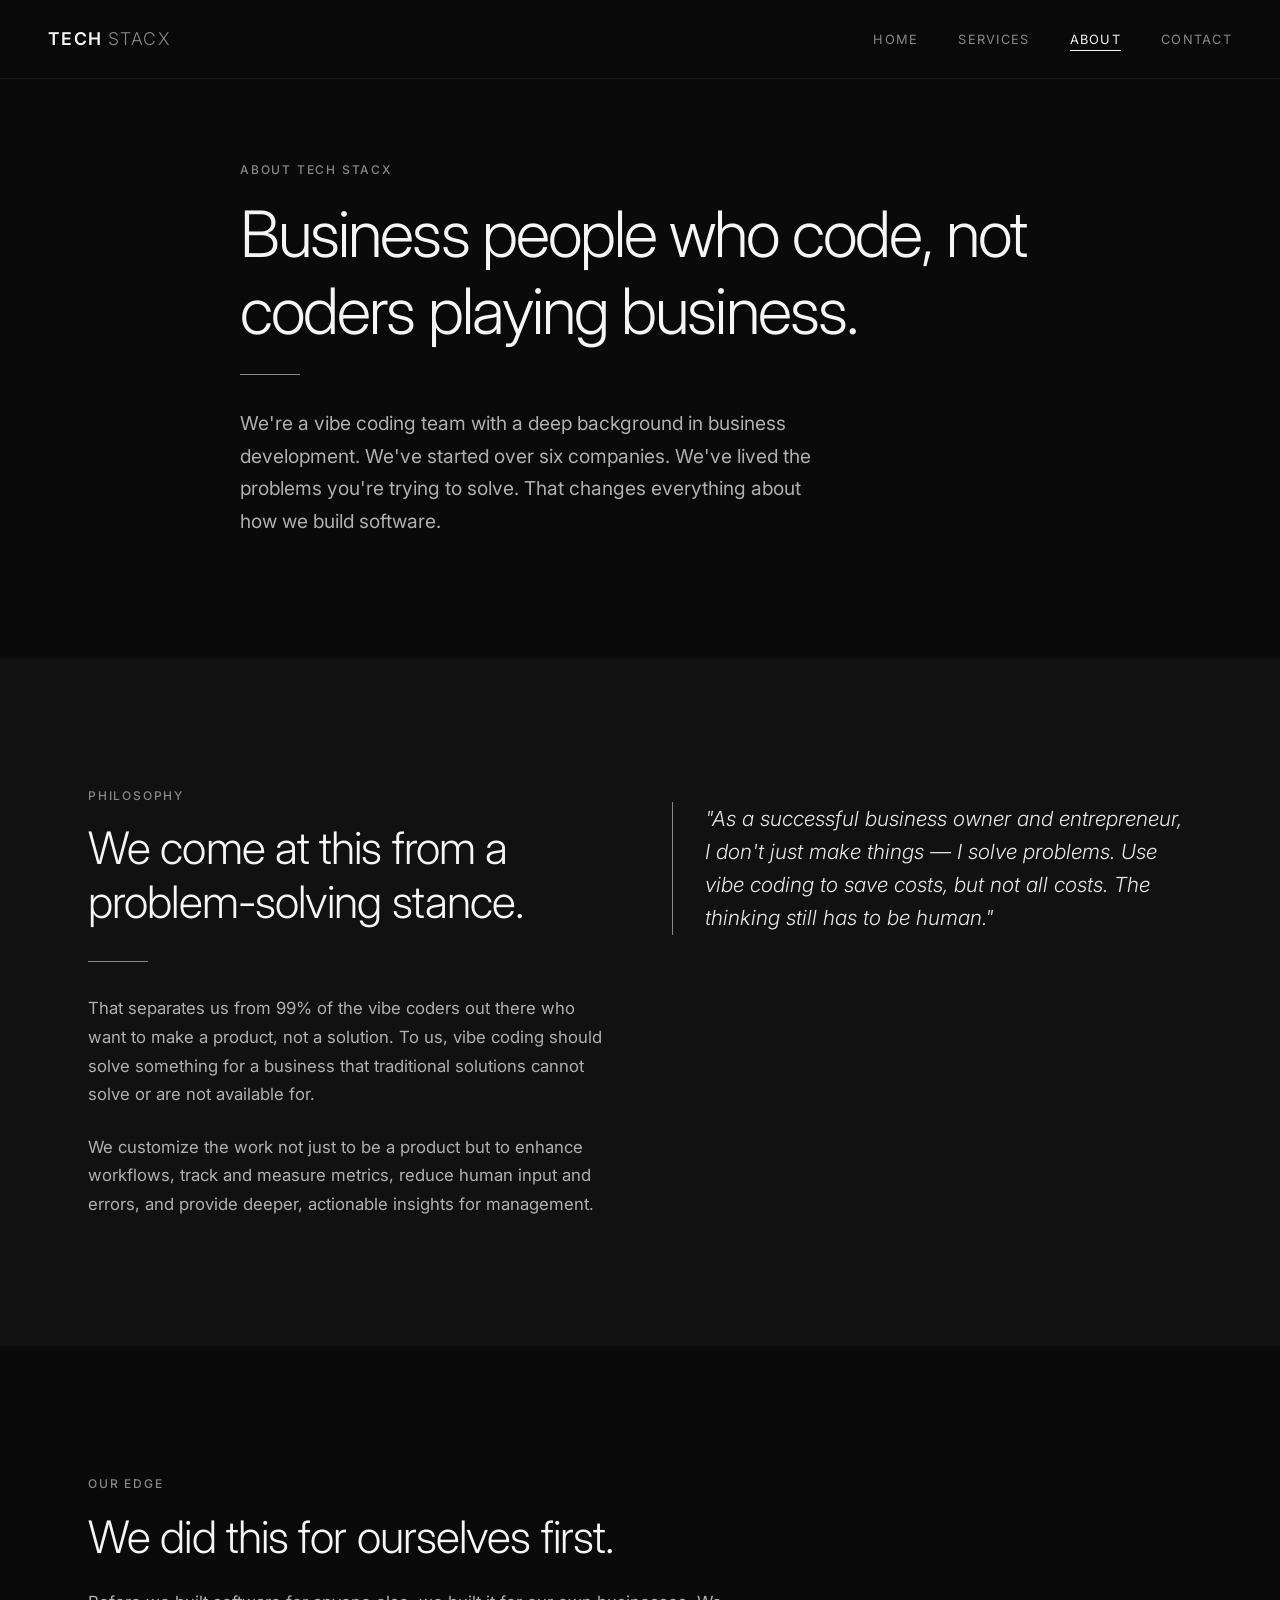
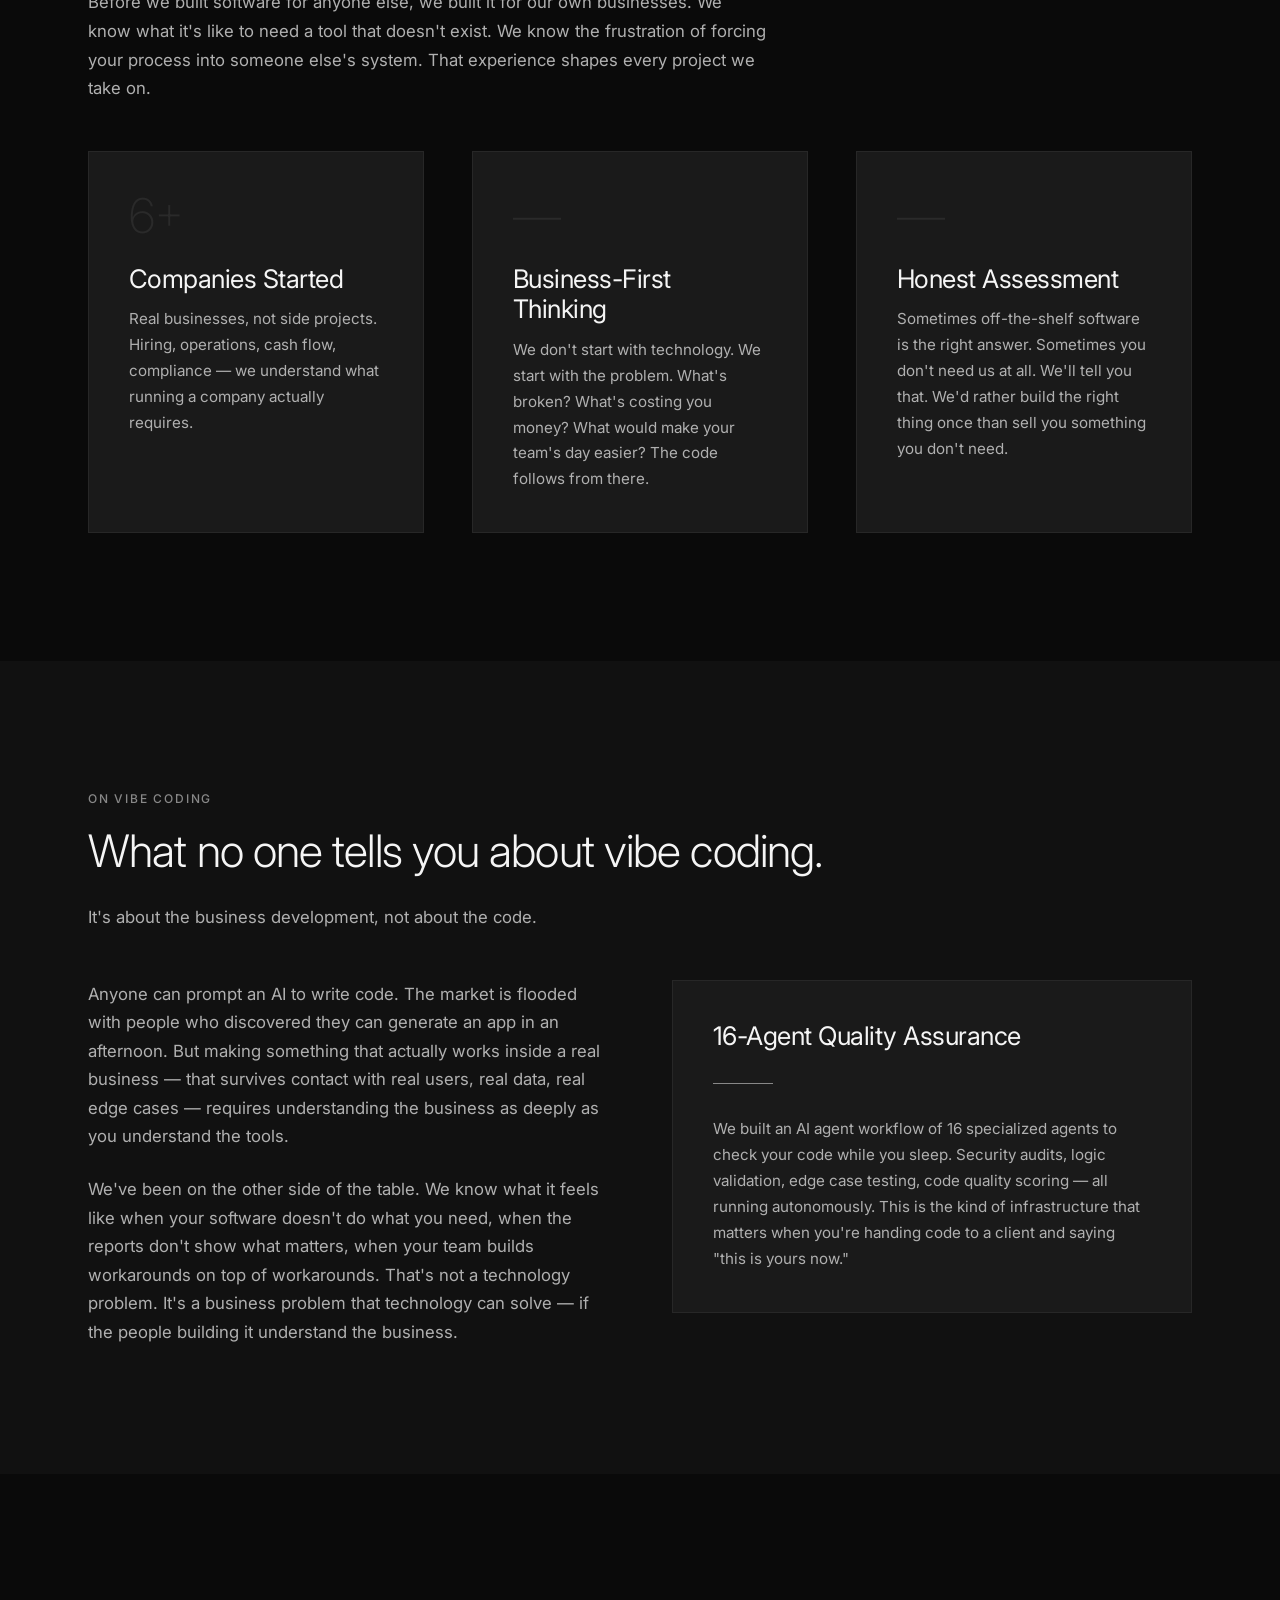
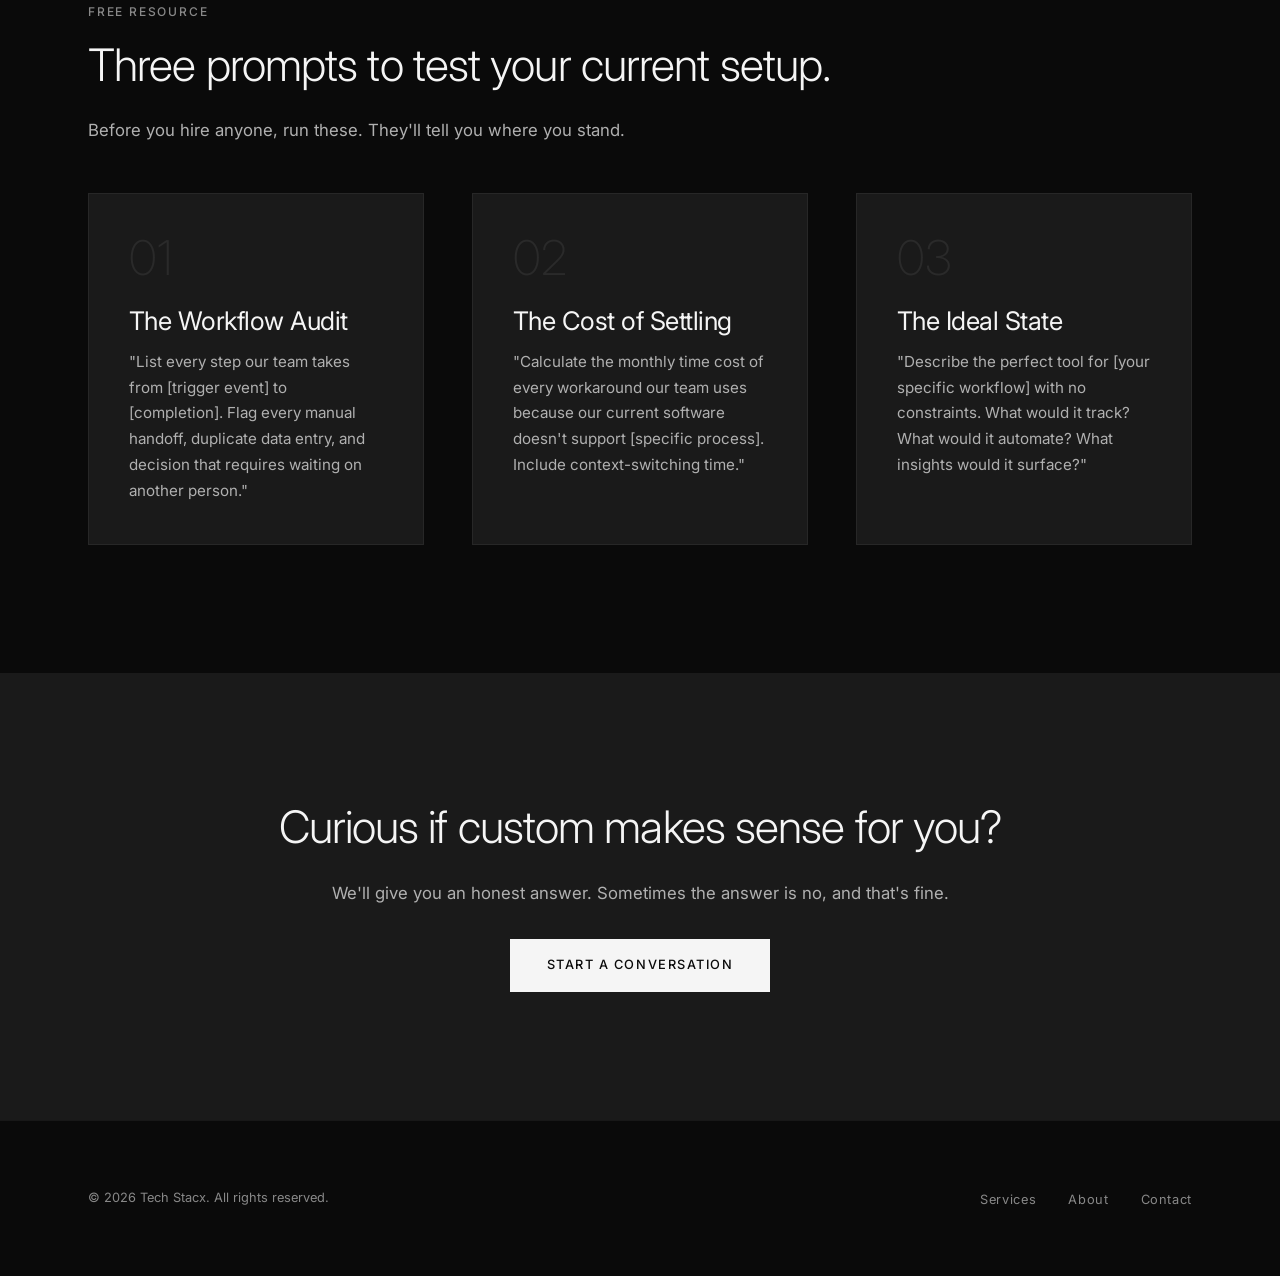
==== about.html @ f769efd4 "Initial Tech Stacx consulting website 4-page static site: Home, Services, About, Contact Dark graysc" ====
<!DOCTYPE html>
<html lang="en">
<head>
  <meta charset="UTF-8">
  <meta name="viewport" content="width=device-width, initial-scale=1.0">
  <title>About — Tech Stacx</title>
  <meta name="description" content="Tech Stacx is a vibe coding consultancy with deep roots in business development. We solve problems, not just write code.">
  <link rel="preconnect" href="https://fonts.googleapis.com">
  <link rel="preconnect" href="https://fonts.gstatic.com" crossorigin>
  <link href="https://fonts.googleapis.com/css2?family=Inter:wght@200;300;400;500;600;700&display=swap" rel="stylesheet">
  <link rel="stylesheet" href="styles.css">
</head>
<body>

  <!-- Navigation -->
  <nav>
    <a href="index.html" class="nav-logo">Tech <span>Stacx</span></a>
    <button class="nav-toggle" aria-label="Toggle navigation" onclick="document.querySelector('.nav-links').classList.toggle('open')">
      <span></span><span></span><span></span>
    </button>
    <ul class="nav-links">
      <li><a href="index.html">Home</a></li>
      <li><a href="services.html">Services</a></li>
      <li><a href="about.html" class="active">About</a></li>
      <li><a href="contact.html">Contact</a></li>
    </ul>
  </nav>

  <!-- Hero -->
  <section class="hero" style="min-height: auto; padding-top: 10rem; padding-bottom: 5rem;">
    <div class="container">
      <div class="hero-content">
        <span class="label">About Tech Stacx</span>
        <h1>Business people who code, not coders playing business.</h1>
        <div class="hero-line"></div>
        <p>We're a vibe coding team with a deep background in business development. We've started over six companies. We've lived the problems you're trying to solve. That changes everything about how we build software.</p>
      </div>
    </div>
  </section>

  <!-- Philosophy -->
  <section class="section-dark">
    <div class="container">
      <div class="grid-2">
        <div class="fade-in">
          <span class="label">Philosophy</span>
          <h2>We come at this from a problem-solving stance.</h2>
          <div class="divider-short"></div>
          <p>That separates us from 99% of the vibe coders out there who want to make a product, not a solution. To us, vibe coding should solve something for a business that traditional solutions cannot solve or are not available for.</p>
          <p style="margin-top: 1.5rem;">We customize the work not just to be a product but to enhance workflows, track and measure metrics, reduce human input and errors, and provide deeper, actionable insights for management.</p>
        </div>
        <div class="fade-in">
          <div class="callout" style="margin-top: 1rem;">
            <p>"As a successful business owner and entrepreneur, I don't just make things — I solve problems. Use vibe coding to save costs, but not all costs. The thinking still has to be human."</p>
          </div>
        </div>
      </div>
    </div>
  </section>

  <!-- What Makes Us Different -->
  <section>
    <div class="container">
      <span class="label">Our Edge</span>
      <h2>We did this for ourselves first.</h2>
      <p style="margin-bottom: 3rem;">Before we built software for anyone else, we built it for our own businesses. We know what it's like to need a tool that doesn't exist. We know the frustration of forcing your process into someone else's system. That experience shapes every project we take on.</p>
      <div class="grid-3" style="margin-top: 2rem;">
        <div class="card fade-in">
          <div class="card-number">6+</div>
          <h3>Companies Started</h3>
          <p>Real businesses, not side projects. Hiring, operations, cash flow, compliance — we understand what running a company actually requires.</p>
        </div>
        <div class="card fade-in">
          <div class="card-number">&mdash;</div>
          <h3>Business-First Thinking</h3>
          <p>We don't start with technology. We start with the problem. What's broken? What's costing you money? What would make your team's day easier? The code follows from there.</p>
        </div>
        <div class="card fade-in">
          <div class="card-number">&mdash;</div>
          <h3>Honest Assessment</h3>
          <p>Sometimes off-the-shelf software is the right answer. Sometimes you don't need us at all. We'll tell you that. We'd rather build the right thing once than sell you something you don't need.</p>
        </div>
      </div>
    </div>
  </section>

  <!-- The Vibe Coding Difference -->
  <section class="section-dark">
    <div class="container">
      <span class="label">On Vibe Coding</span>
      <h2>What no one tells you about vibe coding.</h2>
      <p style="margin-bottom: 3rem;">It's about the business development, not about the code.</p>
      <div class="grid-2">
        <div class="fade-in">
          <p>Anyone can prompt an AI to write code. The market is flooded with people who discovered they can generate an app in an afternoon. But making something that actually works inside a real business — that survives contact with real users, real data, real edge cases — requires understanding the business as deeply as you understand the tools.</p>
          <p style="margin-top: 1.5rem;">We've been on the other side of the table. We know what it feels like when your software doesn't do what you need, when the reports don't show what matters, when your team builds workarounds on top of workarounds. That's not a technology problem. It's a business problem that technology can solve — if the people building it understand the business.</p>
        </div>
        <div class="fade-in">
          <div class="card">
            <h3>16-Agent Quality Assurance</h3>
            <div class="divider-short"></div>
            <p>We built an AI agent workflow of 16 specialized agents to check your code while you sleep. Security audits, logic validation, edge case testing, code quality scoring — all running autonomously. This is the kind of infrastructure that matters when you're handing code to a client and saying "this is yours now."</p>
          </div>
        </div>
      </div>
    </div>
  </section>

  <!-- Three Prompts -->
  <section>
    <div class="container">
      <span class="label">Free Resource</span>
      <h2>Three prompts to test your current setup.</h2>
      <p style="margin-bottom: 3rem;">Before you hire anyone, run these. They'll tell you where you stand.</p>
      <div class="grid-3">
        <div class="card fade-in">
          <div class="card-number">01</div>
          <h3>The Workflow Audit</h3>
          <p>"List every step our team takes from [trigger event] to [completion]. Flag every manual handoff, duplicate data entry, and decision that requires waiting on another person."</p>
        </div>
        <div class="card fade-in">
          <div class="card-number">02</div>
          <h3>The Cost of Settling</h3>
          <p>"Calculate the monthly time cost of every workaround our team uses because our current software doesn't support [specific process]. Include context-switching time."</p>
        </div>
        <div class="card fade-in">
          <div class="card-number">03</div>
          <h3>The Ideal State</h3>
          <p>"Describe the perfect tool for [your specific workflow] with no constraints. What would it track? What would it automate? What insights would it surface?"</p>
        </div>
      </div>
    </div>
  </section>

  <!-- CTA -->
  <section class="section-mid">
    <div class="container" style="text-align: center;">
      <h2>Curious if custom makes sense for you?</h2>
      <p style="margin: 1rem auto 2rem;">We'll give you an honest answer. Sometimes the answer is no, and that's fine.</p>
      <a href="contact.html" class="btn btn-filled">Start a Conversation</a>
    </div>
  </section>

  <!-- Footer -->
  <footer>
    <div class="container">
      <div class="footer-content">
        <p>&copy; 2026 Tech Stacx. All rights reserved.</p>
        <ul class="footer-links">
          <li><a href="services.html">Services</a></li>
          <li><a href="about.html">About</a></li>
          <li><a href="contact.html">Contact</a></li>
        </ul>
      </div>
    </div>
  </footer>

  <script>
    const observer = new IntersectionObserver((entries) => {
      entries.forEach(entry => {
        if (entry.isIntersecting) entry.target.classList.add('visible');
      });
    }, { threshold: 0.1 });
    document.querySelectorAll('.fade-in').forEach(el => observer.observe(el));
  </script>

</body>
</html>
---- styles.css ----
/* ============================================
   TECH STACX — Global Stylesheet
   Grayscale / Dark / Professional
   ============================================ */

/* --- Reset & Base --- */
*, *::before, *::after {
  margin: 0;
  padding: 0;
  box-sizing: border-box;
}

:root {
  --black: #0a0a0a;
  --dark: #111111;
  --dark-mid: #1a1a1a;
  --mid: #2a2a2a;
  --gray: #888888;
  --light-gray: #b0b0b0;
  --off-white: #e8e8e8;
  --white: #f5f5f5;
  --pure-white: #ffffff;
  --accent: #c0c0c0;
  --font-primary: 'Inter', -apple-system, BlinkMacSystemFont, 'Segoe UI', sans-serif;
  --font-display: 'Inter', -apple-system, BlinkMacSystemFont, 'Segoe UI', sans-serif;
  --transition: 0.3s cubic-bezier(0.4, 0, 0.2, 1);
  --max-width: 1200px;
}

html {
  scroll-behavior: smooth;
  font-size: 16px;
}

body {
  font-family: var(--font-primary);
  background-color: var(--black);
  color: var(--off-white);
  line-height: 1.7;
  -webkit-font-smoothing: antialiased;
  -moz-osx-font-smoothing: grayscale;
}

a {
  color: var(--white);
  text-decoration: none;
  transition: color var(--transition);
}

a:hover {
  color: var(--light-gray);
}

img {
  max-width: 100%;
  display: block;
}

/* --- Typography --- */
h1, h2, h3, h4 {
  font-family: var(--font-display);
  font-weight: 300;
  letter-spacing: -0.02em;
  line-height: 1.2;
  color: var(--white);
}

h1 {
  font-size: clamp(2.5rem, 5vw, 4.5rem);
  letter-spacing: -0.03em;
}

h2 {
  font-size: clamp(1.8rem, 3.5vw, 3rem);
  margin-bottom: 1.5rem;
}

h3 {
  font-size: clamp(1.2rem, 2vw, 1.6rem);
  font-weight: 400;
  margin-bottom: 1rem;
}

p {
  font-size: 1.05rem;
  color: var(--light-gray);
  max-width: 680px;
}

.label {
  font-size: 0.75rem;
  letter-spacing: 0.15em;
  text-transform: uppercase;
  color: var(--gray);
  font-weight: 500;
  margin-bottom: 1rem;
  display: block;
}

/* --- Navigation --- */
nav {
  position: fixed;
  top: 0;
  left: 0;
  right: 0;
  z-index: 1000;
  padding: 1.5rem 3rem;
  display: flex;
  justify-content: space-between;
  align-items: center;
  background: rgba(10, 10, 10, 0.85);
  backdrop-filter: blur(20px);
  -webkit-backdrop-filter: blur(20px);
  border-bottom: 1px solid rgba(255, 255, 255, 0.05);
  transition: all var(--transition);
}

.nav-logo {
  font-size: 1.1rem;
  font-weight: 600;
  letter-spacing: 0.08em;
  text-transform: uppercase;
  color: var(--white);
}

.nav-logo span {
  font-weight: 300;
  color: var(--gray);
}

.nav-links {
  display: flex;
  gap: 2.5rem;
  list-style: none;
  align-items: center;
}

.nav-links a {
  font-size: 0.8rem;
  letter-spacing: 0.1em;
  text-transform: uppercase;
  color: var(--gray);
  transition: color var(--transition);
  position: relative;
}

.nav-links a:hover,
.nav-links a.active {
  color: var(--white);
}

.nav-links a::after {
  content: '';
  position: absolute;
  bottom: -4px;
  left: 0;
  width: 0;
  height: 1px;
  background: var(--white);
  transition: width var(--transition);
}

.nav-links a:hover::after,
.nav-links a.active::after {
  width: 100%;
}

/* Mobile nav */
.nav-toggle {
  display: none;
  background: none;
  border: none;
  cursor: pointer;
  padding: 0.5rem;
}

.nav-toggle span {
  display: block;
  width: 24px;
  height: 1px;
  background: var(--white);
  margin: 6px 0;
  transition: all var(--transition);
}

/* --- Layout --- */
.container {
  max-width: var(--max-width);
  margin: 0 auto;
  padding: 0 3rem;
}

section {
  padding: 8rem 0;
}

.section-dark {
  background: var(--dark);
}

.section-mid {
  background: var(--dark-mid);
}

/* --- Hero --- */
.hero {
  min-height: 100vh;
  display: flex;
  align-items: center;
  position: relative;
  padding-top: 6rem;
}

.hero-content {
  max-width: 800px;
}

.hero h1 {
  margin-bottom: 1.5rem;
}

.hero p {
  font-size: 1.2rem;
  margin-bottom: 2.5rem;
  max-width: 600px;
}

.hero-line {
  width: 60px;
  height: 1px;
  background: var(--gray);
  margin-bottom: 2rem;
}

/* --- Buttons --- */
.btn {
  display: inline-block;
  padding: 0.9rem 2.2rem;
  font-size: 0.8rem;
  letter-spacing: 0.12em;
  text-transform: uppercase;
  font-weight: 500;
  border: 1px solid var(--gray);
  color: var(--white);
  background: transparent;
  cursor: pointer;
  transition: all var(--transition);
  font-family: var(--font-primary);
}

.btn:hover {
  background: var(--white);
  color: var(--black);
  border-color: var(--white);
}

.btn-filled {
  background: var(--white);
  color: var(--black);
  border-color: var(--white);
}

.btn-filled:hover {
  background: transparent;
  color: var(--white);
}

/* --- Grid layouts --- */
.grid-2 {
  display: grid;
  grid-template-columns: 1fr 1fr;
  gap: 4rem;
  align-items: start;
}

.grid-3 {
  display: grid;
  grid-template-columns: repeat(3, 1fr);
  gap: 3rem;
}

/* --- Cards --- */
.card {
  padding: 2.5rem;
  border: 1px solid rgba(255, 255, 255, 0.06);
  background: var(--dark-mid);
  transition: all var(--transition);
}

.card:hover {
  border-color: rgba(255, 255, 255, 0.15);
  transform: translateY(-2px);
}

.card-number {
  font-size: 3rem;
  font-weight: 200;
  color: var(--mid);
  margin-bottom: 1.5rem;
  line-height: 1;
}

.card h3 {
  margin-bottom: 0.75rem;
}

.card p {
  font-size: 0.95rem;
}

/* --- Dividers --- */
.divider {
  width: 100%;
  height: 1px;
  background: rgba(255, 255, 255, 0.06);
}

.divider-short {
  width: 60px;
  height: 1px;
  background: var(--gray);
  margin: 2rem 0;
}

/* --- Quote / Callout --- */
.callout {
  border-left: 1px solid var(--gray);
  padding-left: 2rem;
  margin: 3rem 0;
}

.callout p {
  font-size: 1.3rem;
  font-weight: 300;
  color: var(--off-white);
  font-style: italic;
  max-width: 700px;
  line-height: 1.6;
}

/* --- Stats row --- */
.stats-row {
  display: flex;
  gap: 4rem;
  padding: 3rem 0;
  border-top: 1px solid rgba(255, 255, 255, 0.06);
  border-bottom: 1px solid rgba(255, 255, 255, 0.06);
  margin: 4rem 0;
}

.stat {
  text-align: left;
}

.stat-number {
  font-size: 2.5rem;
  font-weight: 200;
  color: var(--white);
  line-height: 1;
  margin-bottom: 0.5rem;
}

.stat-label {
  font-size: 0.75rem;
  letter-spacing: 0.12em;
  text-transform: uppercase;
  color: var(--gray);
}

/* --- FAQ --- */
.faq-item {
  border-bottom: 1px solid rgba(255, 255, 255, 0.06);
  padding: 2rem 0;
}

.faq-item:first-child {
  border-top: 1px solid rgba(255, 255, 255, 0.06);
}

.faq-question {
  font-size: 1.15rem;
  font-weight: 400;
  color: var(--white);
  cursor: pointer;
  display: flex;
  justify-content: space-between;
  align-items: center;
  user-select: none;
}

.faq-question::after {
  content: '+';
  font-size: 1.5rem;
  font-weight: 200;
  color: var(--gray);
  transition: transform var(--transition);
}

.faq-item.open .faq-question::after {
  transform: rotate(45deg);
}

.faq-answer {
  max-height: 0;
  overflow: hidden;
  transition: max-height 0.4s ease, padding 0.4s ease;
}

.faq-item.open .faq-answer {
  max-height: 500px;
  padding-top: 1rem;
}

.faq-answer p {
  font-size: 0.95rem;
  line-height: 1.8;
}

/* --- Contact Form --- */
.form-group {
  margin-bottom: 1.5rem;
}

.form-group label {
  display: block;
  font-size: 0.75rem;
  letter-spacing: 0.12em;
  text-transform: uppercase;
  color: var(--gray);
  margin-bottom: 0.5rem;
}

.form-group input,
.form-group textarea,
.form-group select {
  width: 100%;
  padding: 1rem;
  background: var(--dark-mid);
  border: 1px solid rgba(255, 255, 255, 0.1);
  color: var(--white);
  font-family: var(--font-primary);
  font-size: 1rem;
  transition: border-color var(--transition);
  outline: none;
}

.form-group input:focus,
.form-group textarea:focus,
.form-group select:focus {
  border-color: rgba(255, 255, 255, 0.3);
}

.form-group textarea {
  resize: vertical;
  min-height: 150px;
}

.form-group select option {
  background: var(--dark);
}

/* --- Footer --- */
footer {
  padding: 4rem 0;
  border-top: 1px solid rgba(255, 255, 255, 0.06);
}

.footer-content {
  display: flex;
  justify-content: space-between;
  align-items: center;
}

.footer-content p {
  font-size: 0.8rem;
  color: var(--gray);
}

.footer-links {
  display: flex;
  gap: 2rem;
  list-style: none;
}

.footer-links a {
  font-size: 0.8rem;
  color: var(--gray);
  letter-spacing: 0.05em;
}

.footer-links a:hover {
  color: var(--white);
}

/* --- Scroll animations --- */
.fade-in {
  opacity: 0;
  transform: translateY(30px);
  transition: opacity 0.8s ease, transform 0.8s ease;
}

.fade-in.visible {
  opacity: 1;
  transform: translateY(0);
}

/* --- Case Study --- */
.case-study-card {
  padding: 3rem;
  border: 1px solid rgba(255, 255, 255, 0.06);
  background: var(--dark);
}

.case-tag {
  display: inline-block;
  padding: 0.3rem 0.8rem;
  font-size: 0.7rem;
  letter-spacing: 0.1em;
  text-transform: uppercase;
  border: 1px solid rgba(255, 255, 255, 0.15);
  color: var(--gray);
  margin-right: 0.5rem;
  margin-bottom: 0.5rem;
}

/* --- Responsive --- */
@media (max-width: 900px) {
  nav {
    padding: 1.2rem 1.5rem;
  }

  .nav-toggle {
    display: block;
  }

  .nav-links {
    display: none;
    position: absolute;
    top: 100%;
    left: 0;
    right: 0;
    flex-direction: column;
    background: rgba(10, 10, 10, 0.97);
    padding: 2rem 1.5rem;
    gap: 1.5rem;
    border-bottom: 1px solid rgba(255, 255, 255, 0.05);
  }

  .nav-links.open {
    display: flex;
  }

  .container {
    padding: 0 1.5rem;
  }

  section {
    padding: 5rem 0;
  }

  .grid-2,
  .grid-3 {
    grid-template-columns: 1fr;
    gap: 2rem;
  }

  .stats-row {
    flex-direction: column;
    gap: 2rem;
  }

  .footer-content {
    flex-direction: column;
    gap: 1.5rem;
    text-align: center;
  }

  .hero {
    min-height: auto;
    padding-top: 10rem;
    padding-bottom: 5rem;
  }
}

@media (max-width: 600px) {
  h1 {
    font-size: 2rem;
  }

  h2 {
    font-size: 1.5rem;
  }

  .card {
    padding: 1.5rem;
  }
}
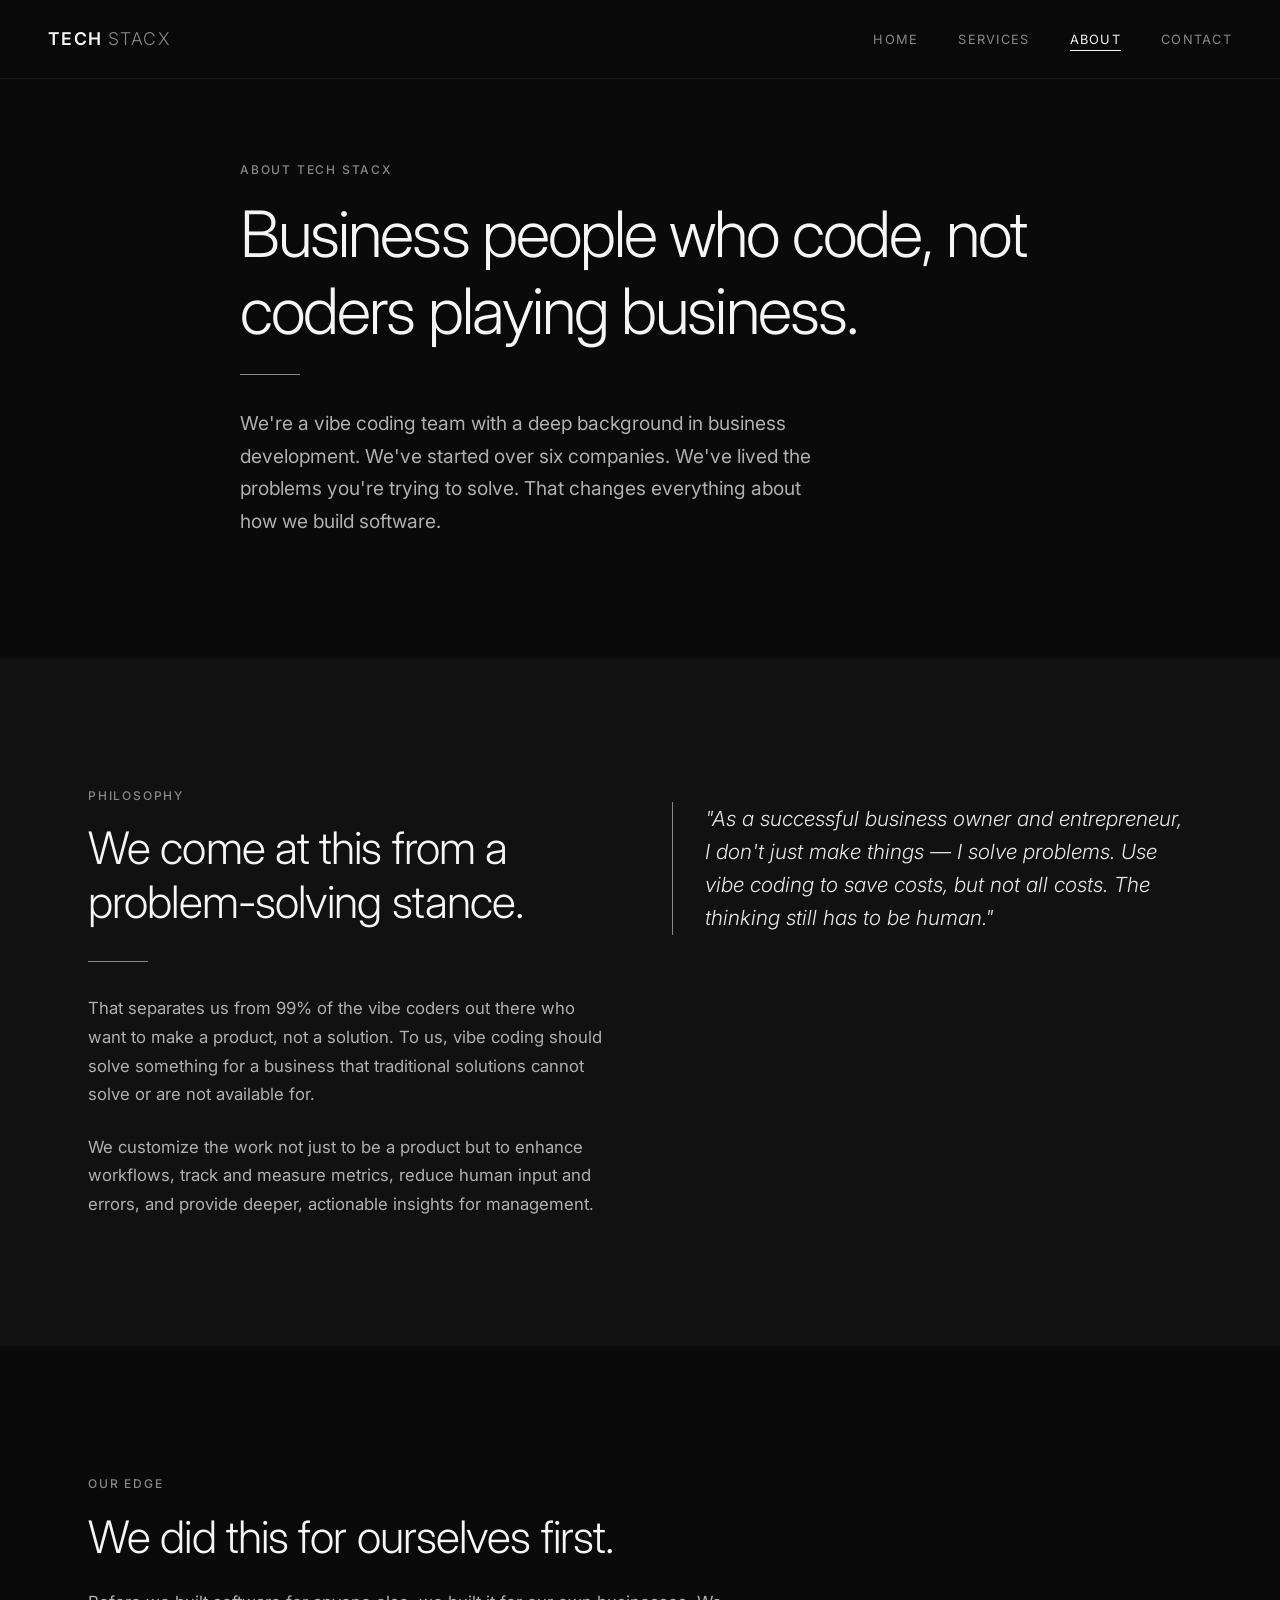
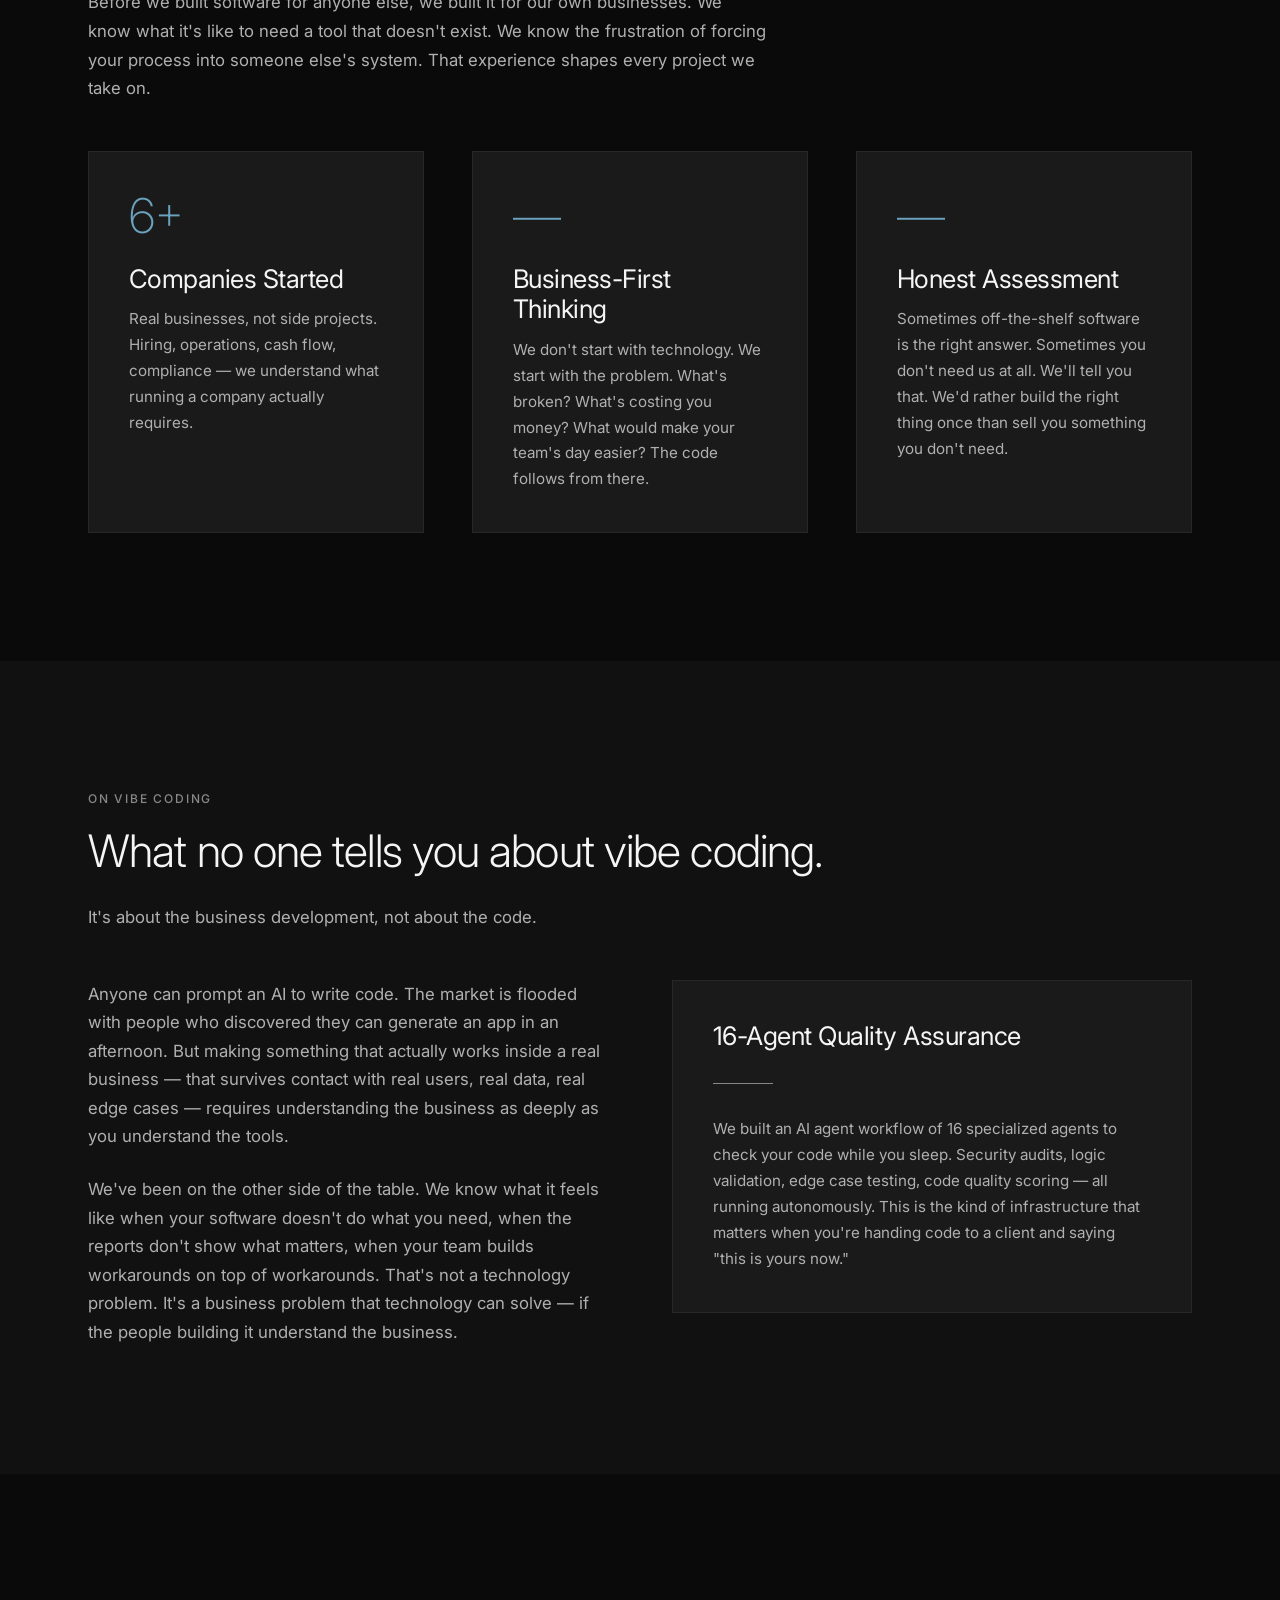
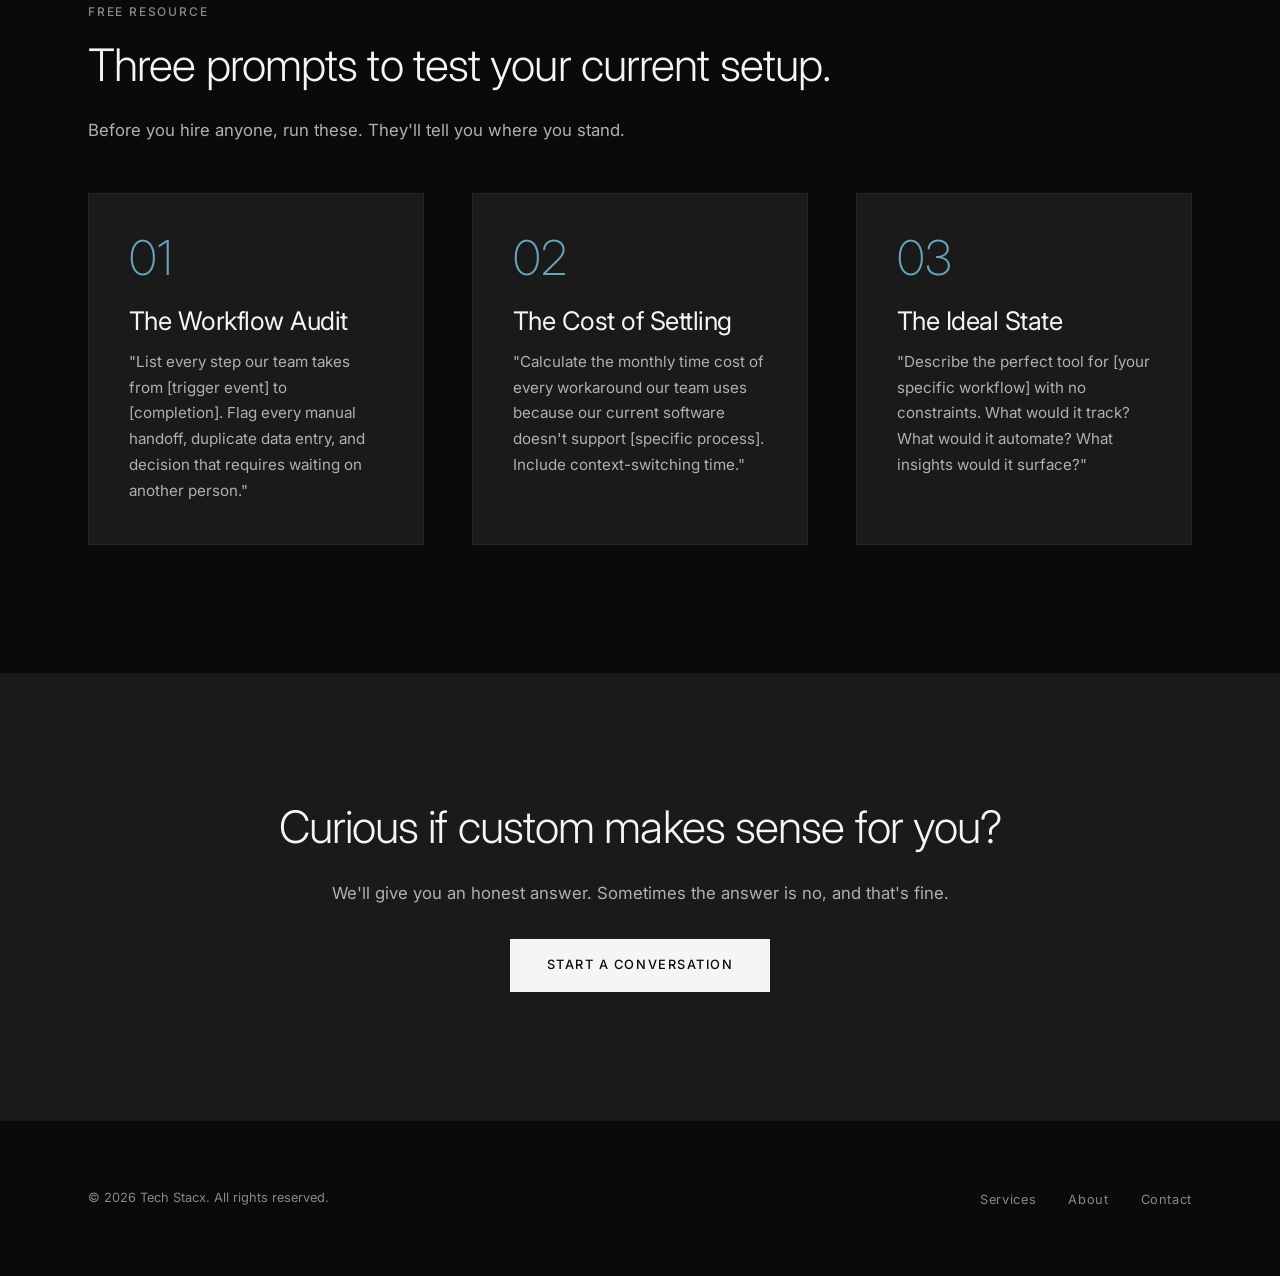
==== commit 56693f43: "Add TX favicon and update card numbers to light blue - SVG favicon with TX monogram on dark backgrou" ====
--- a/about.html
+++ b/about.html
@@ -8,6 +8,7 @@
   <link rel="preconnect" href="https://fonts.googleapis.com">
   <link rel="preconnect" href="https://fonts.gstatic.com" crossorigin>
   <link href="https://fonts.googleapis.com/css2?family=Inter:wght@200;300;400;500;600;700&display=swap" rel="stylesheet">
+  <link rel="icon" type="image/svg+xml" href="favicon.svg">
   <link rel="stylesheet" href="styles.css">
 </head>
 <body>
--- a/styles.css
+++ b/styles.css
@@ -21,6 +21,7 @@
   --white: #f5f5f5;
   --pure-white: #ffffff;
   --accent: #c0c0c0;
+  --blue: #6ba3be;
   --font-primary: 'Inter', -apple-system, BlinkMacSystemFont, 'Segoe UI', sans-serif;
   --font-display: 'Inter', -apple-system, BlinkMacSystemFont, 'Segoe UI', sans-serif;
   --transition: 0.3s cubic-bezier(0.4, 0, 0.2, 1);
@@ -211,8 +212,27 @@
   padding-top: 6rem;
 }
 
+.hero-split {
+  display: flex;
+  align-items: center;
+  gap: 4rem;
+}
+
+.hero-image {
+  flex: 0 0 380px;
+  max-width: 380px;
+}
+
+.hero-image img {
+  width: 100%;
+  height: auto;
+  filter: grayscale(100%);
+  object-fit: cover;
+}
+
 .hero-content {
   max-width: 800px;
+  flex: 1;
 }
 
 .hero h1 {
@@ -295,7 +315,7 @@
 .card-number {
   font-size: 3rem;
   font-weight: 200;
-  color: var(--mid);
+  color: var(--blue);
   margin-bottom: 1.5rem;
   line-height: 1;
 }
@@ -521,6 +541,81 @@
   color: var(--gray);
   margin-right: 0.5rem;
   margin-bottom: 0.5rem;
+}
+
+/* --- Quiz --- */
+.quiz-step {
+  display: none;
+}
+
+.quiz-step.active {
+  display: block;
+  animation: fadeIn 0.4s ease;
+}
+
+@keyframes fadeIn {
+  from { opacity: 0; transform: translateY(10px); }
+  to { opacity: 1; transform: translateY(0); }
+}
+
+.quiz-progress {
+  font-size: 0.75rem;
+  letter-spacing: 0.12em;
+  text-transform: uppercase;
+  color: var(--gray);
+  margin-bottom: 1.5rem;
+}
+
+.quiz-step h3 {
+  margin-bottom: 1.5rem;
+  font-size: 1.3rem;
+}
+
+.quiz-options {
+  display: flex;
+  flex-direction: column;
+  gap: 0.75rem;
+  margin-bottom: 2rem;
+}
+
+.quiz-option {
+  display: flex;
+  align-items: flex-start;
+  gap: 0.75rem;
+  padding: 1rem 1.25rem;
+  border: 1px solid rgba(255, 255, 255, 0.1);
+  background: var(--dark-mid);
+  cursor: pointer;
+  transition: all var(--transition);
+  font-size: 0.95rem;
+  color: var(--light-gray);
+  line-height: 1.5;
+}
+
+.quiz-option:hover {
+  border-color: rgba(255, 255, 255, 0.25);
+}
+
+.quiz-option:has(input:checked) {
+  border-color: rgba(255, 255, 255, 0.4);
+  background: var(--mid);
+  color: var(--white);
+}
+
+.quiz-option input[type="radio"] {
+  margin-top: 0.2rem;
+  flex-shrink: 0;
+  accent-color: var(--white);
+}
+
+.quiz-step button:disabled {
+  opacity: 0.3;
+  cursor: not-allowed;
+}
+
+.quiz-step button:disabled:hover {
+  background: transparent;
+  color: var(--white);
 }
 
 /* --- Responsive --- */
@@ -575,6 +670,15 @@
     text-align: center;
   }
 
+  .hero-split {
+    flex-direction: column;
+  }
+
+  .hero-image {
+    flex: 0 0 auto;
+    max-width: 280px;
+  }
+
   .hero {
     min-height: auto;
     padding-top: 10rem;
